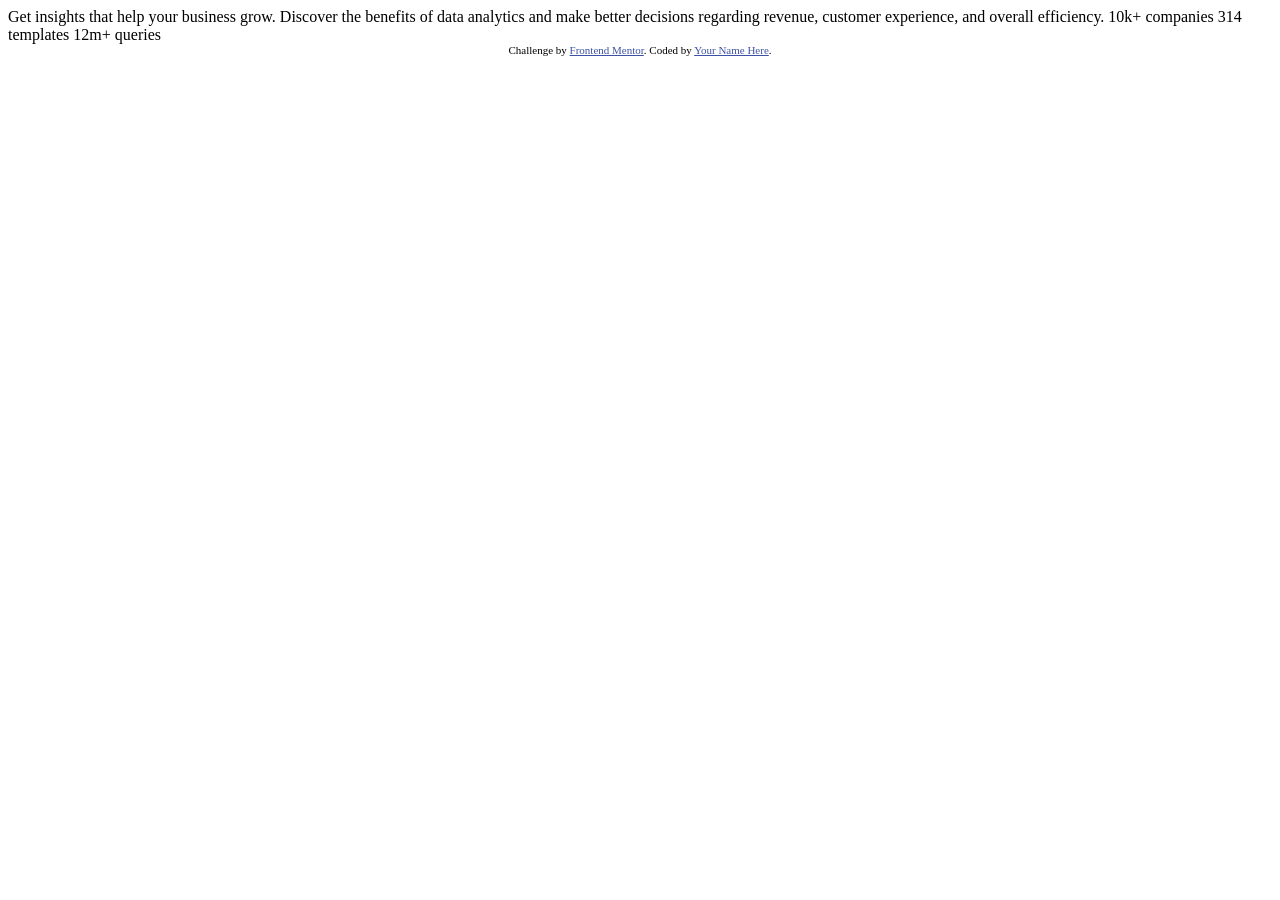
==== stats-preview-card-component-main/index.html @ bcad005c "Added two challenges I would like to try" ====
<!DOCTYPE html>
<html lang="en">
<head>
  <meta charset="UTF-8">
  <meta name="viewport" content="width=device-width, initial-scale=1.0"> <!-- displays site properly based on user's device -->

  <link rel="icon" type="image/png" sizes="32x32" href="./images/favicon-32x32.png">
  
  <title>Frontend Mentor | Stats preview card component</title>

  <!-- Feel free to remove these styles or customise in your own stylesheet 👍 -->
  <style>
    .attribution { font-size: 11px; text-align: center; }
    .attribution a { color: hsl(228, 45%, 44%); }
  </style>
</head>
<body>

  Get insights that help your business grow.

  Discover the benefits of data analytics and make better decisions regarding revenue, customer 
  experience, and overall efficiency.

  10k+ companies
  314 templates
  12m+ queries

  <div class="attribution">
    Challenge by <a href="https://www.frontendmentor.io?ref=challenge" target="_blank">Frontend Mentor</a>. 
    Coded by <a href="#">Your Name Here</a>.
  </div>
</body>
</html>
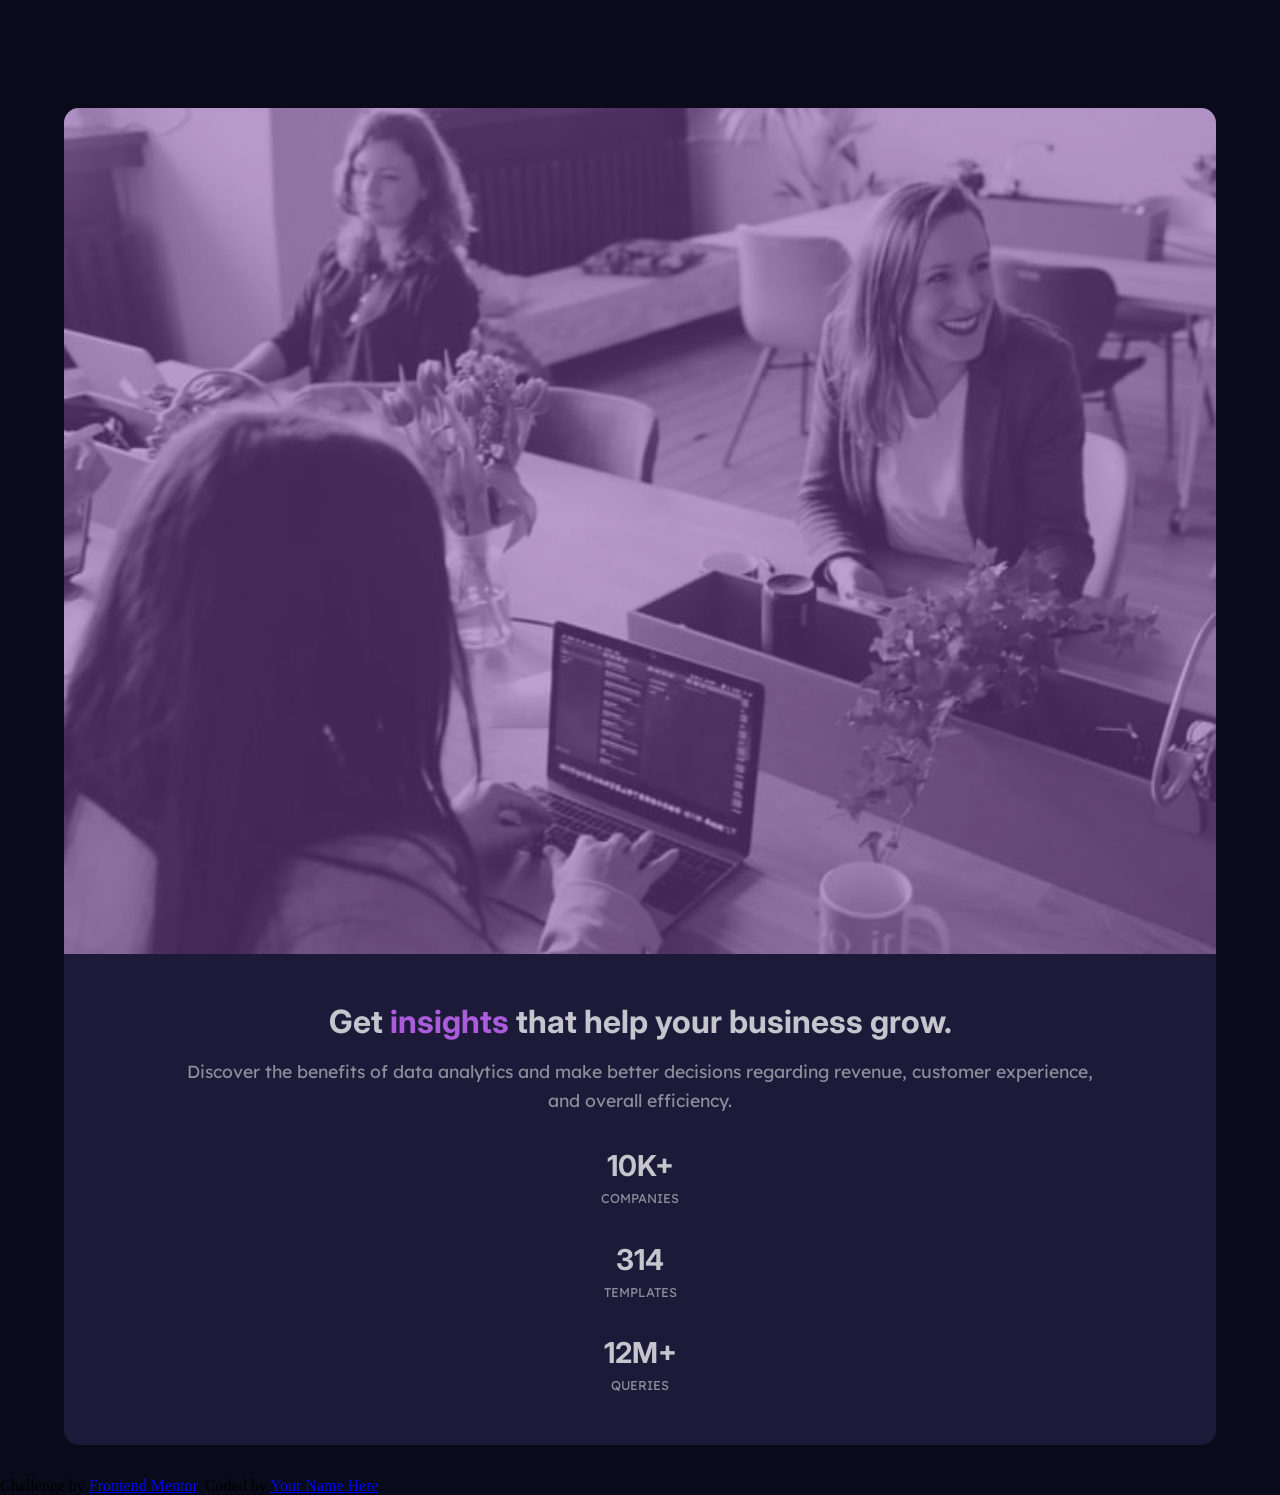
==== commit 1f39320c: "Added mobile layout for stats-preview-card-component-main" ====
--- a/stats-preview-card-component-main/index.html
+++ b/stats-preview-card-component-main/index.html
@@ -5,29 +5,47 @@
   <meta name="viewport" content="width=device-width, initial-scale=1.0"> <!-- displays site properly based on user's device -->
 
   <link rel="icon" type="image/png" sizes="32x32" href="./images/favicon-32x32.png">
-  
+  <link rel="stylesheet" href="styles.css">
   <title>Frontend Mentor | Stats preview card component</title>
 
-  <!-- Feel free to remove these styles or customise in your own stylesheet 👍 -->
-  <style>
-    .attribution { font-size: 11px; text-align: center; }
-    .attribution a { color: hsl(228, 45%, 44%); }
-  </style>
+  <link rel="preconnect" href="https://fonts.googleapis.com">
+  <link rel="preconnect" href="https://fonts.gstatic.com" crossorigin>
+  <link href="https://fonts.googleapis.com/css2?family=IBM+Plex+Sans:ital,wght@0,100..700;1,100..700&family=Inter:ital,opsz,wght@0,14..32,100..900;1,14..32,100..900&family=Josefin+Sans:ital,wght@0,100..700;1,100..700&display=swap" rel="stylesheet">
+
+  <link rel="preconnect" href="https://fonts.googleapis.com">
+  <link rel="preconnect" href="https://fonts.gstatic.com" crossorigin>
+  <link href="https://fonts.googleapis.com/css2?family=IBM+Plex+Sans:ital,wght@0,100..700;1,100..700&family=Inter:ital,opsz,wght@0,14..32,100..900;1,14..32,100..900&family=Josefin+Sans:ital,wght@0,100..700;1,100..700&family=Lexend+Deca:wght@100..900&display=swap" rel="stylesheet">
 </head>
+
 <body>
 
-  Get insights that help your business grow.
+  <div id="main-content">
 
-  Discover the benefits of data analytics and make better decisions regarding revenue, customer 
-  experience, and overall efficiency.
+    <div id="purple-overlay">
+      <div id="content-picture">
+      <picture>
+        <source media="(min-width:1440px)" srcset="./images/image-header-desktop.jpg">
+        <img src="./images/image-header-mobile.jpg" id="content-picture-mobile">
+      </picture>
+      </div>
+    </div>
 
-  10k+ companies
-  314 templates
-  12m+ queries
 
+    <div id="content-text">
+      <p class="text-header">Get <span style="color:hsl(277, 64%, 61%)">insights</span> that help your business grow.</p>
+
+      <p class="text-content">Discover the benefits of data analytics and make better decisions regarding revenue, customer experience, and overall efficiency.</p>
+
+      <h6 class="text-header">10K+</h6><h6 class="text-content">companies</h6>
+      <h6 class="text-header">314</h6><h6 class="text-content">templates</h6>
+      <h6 class="text-header">12M+</h6><h6 class="text-content">queries</h6>
+    </div>
+
+  </div>
+  
   <div class="attribution">
     Challenge by <a href="https://www.frontendmentor.io?ref=challenge" target="_blank">Frontend Mentor</a>. 
     Coded by <a href="#">Your Name Here</a>.
-  </div>
+  </div>  
 </body>
 </html>
--- a/stats-preview-card-component-main/styles.css
+++ b/stats-preview-card-component-main/styles.css
@@ -0,0 +1,86 @@
+* {
+    margin: 0;
+    padding: 0;
+    box-sizing: border-box;
+}
+
+body 
+{
+    background-color: hsl(233, 47%, 7%);
+}
+
+#main-content {
+
+    margin-top: 12vh;
+    margin-left: 5vw;
+    margin-right: 5vw;
+    margin-bottom: 0;
+    padding-bottom: 2rem;
+
+}
+
+#content-text {
+    color: hsla(0, 0%, 100%, 0.75);
+    background-color: hsl(244, 37%, 16%);
+
+    padding-top: 3rem;
+    padding-left: 10%;
+    padding-right: 10%;
+    padding-bottom: 3rem;
+
+    border-bottom-left-radius: 15px;
+    border-bottom-right-radius: 15px;
+}
+
+#content-picture {
+    line-height: 0;
+}
+
+#purple-overlay {
+    border-top-right-radius: 15px;
+    border-top-left-radius: 15px;
+    background-color: hsl(277, 64%, 61%);
+}
+
+#content-picture-mobile {
+    border-top-right-radius: 15px;
+    border-top-left-radius: 15px;
+    width: 100%;
+    filter: brightness(0.8);
+    opacity: 0.6;
+
+}
+
+
+.text-header {
+    font-family: "Inter", sans-serif;
+    font-optical-sizing: auto;
+    font-weight: 700;
+    font-style: normal;
+    font-size: 2rem;
+    text-align: center;
+}
+
+h6.text-header {
+    margin-top: 2rem;
+    font-size:  1.8rem;
+}
+
+.text-content {
+    margin-top: 1rem;
+    font-family: "Lexend Deca", sans-serif;
+    font-optical-sizing: auto;
+    font-weight: 400;
+    font-style: normal;
+    color: hsla(0, 0%, 100%, 0.5);
+    font-size: 1.1rem;
+    text-align: center;
+    line-height: 1.7;
+}
+
+h6.text-content {
+    margin-top: 0.3rem;
+    font-size: 0.8rem;
+    text-transform: uppercase;
+    /* font-weight: 300; */
+}
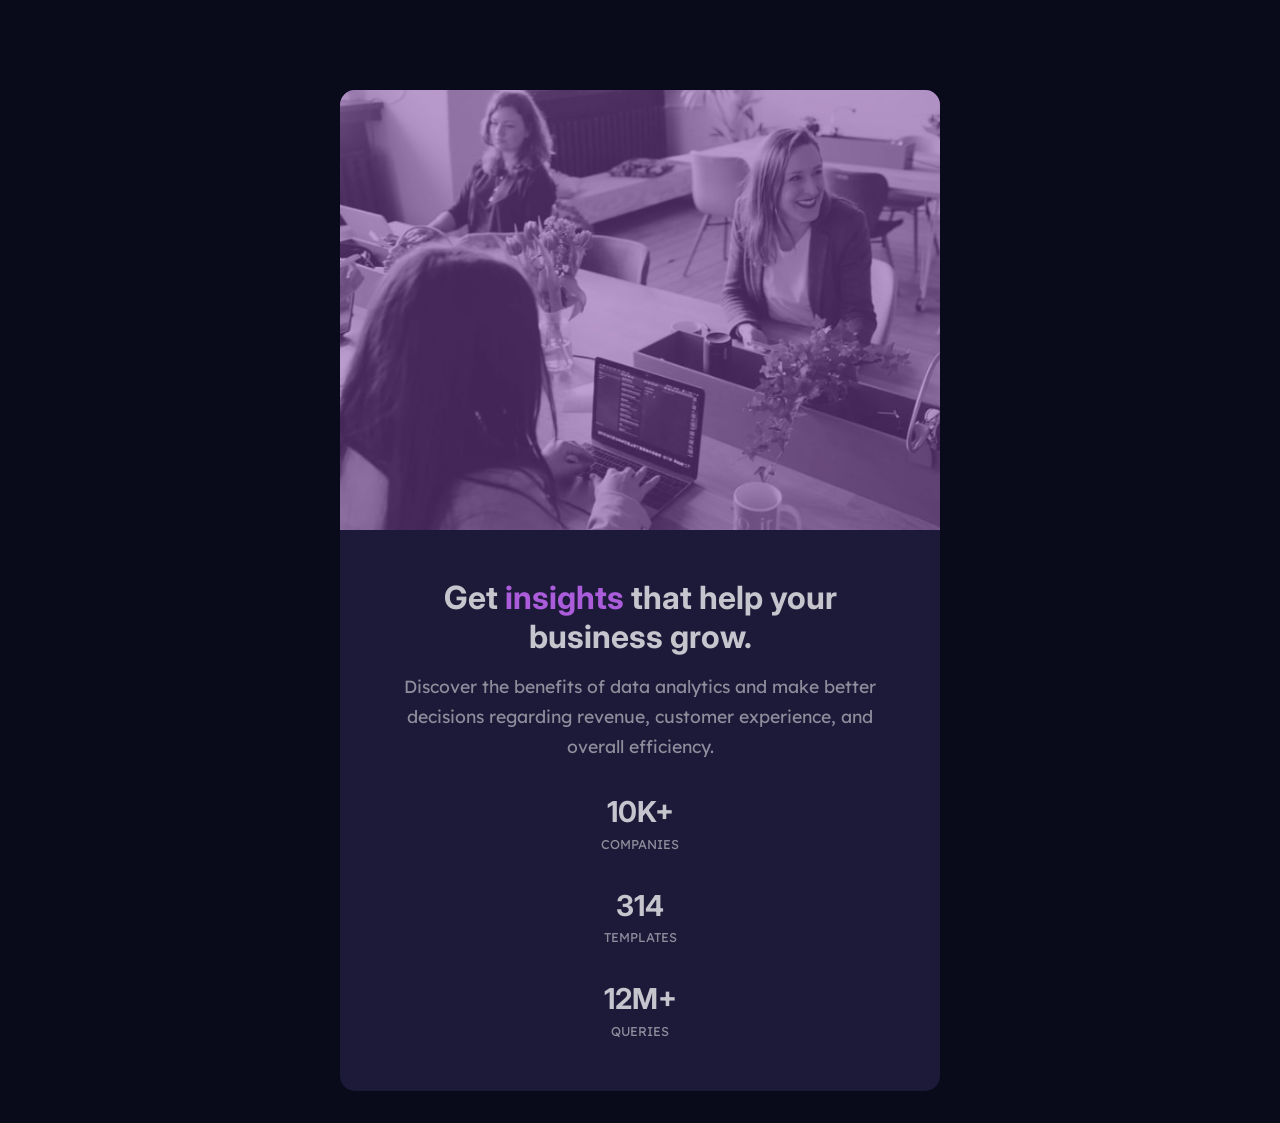
==== commit c05e521f: "Finished stats-preview-card-component-main" ====
--- a/stats-preview-card-component-main/index.html
+++ b/stats-preview-card-component-main/index.html
@@ -23,10 +23,10 @@
 
     <div id="purple-overlay">
       <div id="content-picture">
-      <picture>
-        <source media="(min-width:1440px)" srcset="./images/image-header-desktop.jpg">
-        <img src="./images/image-header-mobile.jpg" id="content-picture-mobile">
-      </picture>
+        <picture>
+          <!-- <source media="(min-width:1280px)" srcset="./images/image-header-desktop.jpg" id="content-picture-desktop"> -->
+          <img src="./images/image-header-mobile.jpg" id="content-picture-mobile">
+        </picture>
       </div>
     </div>
 
@@ -36,16 +36,19 @@
 
       <p class="text-content">Discover the benefits of data analytics and make better decisions regarding revenue, customer experience, and overall efficiency.</p>
 
-      <h6 class="text-header">10K+</h6><h6 class="text-content">companies</h6>
-      <h6 class="text-header">314</h6><h6 class="text-content">templates</h6>
-      <h6 class="text-header">12M+</h6><h6 class="text-content">queries</h6>
+      <div id="bottom">
+        <div><h6 class="text-header">10K+</h6><h6 class="text-content">companies</h6></div>
+        <div><h6 class="text-header">314</h6><h6 class="text-content">templates</h6></div>
+        <div><h6 class="text-header">12M+</h6><h6 class="text-content">queries</h6></div>
+      </div>
+
     </div>
 
   </div>
   
-  <div class="attribution">
+  <!-- <div class="attribution">
     Challenge by <a href="https://www.frontendmentor.io?ref=challenge" target="_blank">Frontend Mentor</a>. 
     Coded by <a href="#">Your Name Here</a>.
-  </div>  
+  </div>   -->
 </body>
 </html>
--- a/stats-preview-card-component-main/styles.css
+++ b/stats-preview-card-component-main/styles.css
@@ -1,86 +1,213 @@
-* {
-    margin: 0;
-    padding: 0;
-    box-sizing: border-box;
+@media (max-height: 1280px)
+{
+    * {
+        margin: 0;
+        padding: 0;
+        box-sizing: border-box;
+    }
+
+    body 
+    {
+        background-color: hsl(233, 47%, 7%);
+    }
+
+    #main-content {
+
+        margin-top: 10vh;
+        margin-left: auto;
+        margin-right: auto;
+        margin-bottom: 0;
+        padding-bottom: 2rem;
+
+        width: 80%;
+        max-width: 600px;
+    }
+
+    #content-text {
+        color: hsla(0, 0%, 100%, 0.75);
+        background-color: hsl(244, 37%, 16%);
+
+        padding-top: 3rem;
+        padding-left: 10%;
+        padding-right: 10%;
+        padding-bottom: 3rem;
+
+        border-bottom-left-radius: 15px;
+        border-bottom-right-radius: 15px;
+    }
+
+    #content-picture {
+        line-height: 0;
+    }
+
+    #purple-overlay {
+        border-top-right-radius: 15px;
+        border-top-left-radius: 15px;
+        background-color: hsl(277, 64%, 61%);
+    }
+
+    #content-picture-mobile {
+        border-top-right-radius: 15px;
+        border-top-left-radius: 15px;
+        width: 100%;
+        max-width: 600px;
+        filter: brightness(0.8);
+        opacity: 0.6;
+
+    }
+
+
+    .text-header {
+        font-family: "Inter", sans-serif;
+        font-optical-sizing: auto;
+        font-weight: 700;
+        font-style: normal;
+        font-size: 2rem;
+        text-align: center;
+    }
+
+    h6.text-header {
+        margin-top: 2rem;
+        font-size:  1.8rem;
+    }
+
+    .text-content {
+        margin-top: 1rem;
+        font-family: "Lexend Deca", sans-serif;
+        font-optical-sizing: auto;
+        font-weight: 400;
+        font-style: normal;
+        color: hsla(0, 0%, 100%, 0.5);
+        font-size: 1.1rem;
+        text-align: center;
+        line-height: 1.7;
+    }
+
+    h6.text-content {
+        margin-top: 0.3rem;
+        font-size: 0.8rem;
+        text-transform: uppercase;
+        /* font-weight: 300; */
+    }
 }
 
-body 
+
+
+@media (min-height: 1280px)
 {
-    background-color: hsl(233, 47%, 7%);
-}
-
-#main-content {
-
-    margin-top: 12vh;
-    margin-left: 5vw;
-    margin-right: 5vw;
-    margin-bottom: 0;
-    padding-bottom: 2rem;
-
-}
-
-#content-text {
-    color: hsla(0, 0%, 100%, 0.75);
-    background-color: hsl(244, 37%, 16%);
-
-    padding-top: 3rem;
-    padding-left: 10%;
-    padding-right: 10%;
-    padding-bottom: 3rem;
-
-    border-bottom-left-radius: 15px;
-    border-bottom-right-radius: 15px;
-}
-
-#content-picture {
-    line-height: 0;
-}
-
-#purple-overlay {
-    border-top-right-radius: 15px;
-    border-top-left-radius: 15px;
-    background-color: hsl(277, 64%, 61%);
-}
-
-#content-picture-mobile {
-    border-top-right-radius: 15px;
-    border-top-left-radius: 15px;
-    width: 100%;
-    filter: brightness(0.8);
-    opacity: 0.6;
-
-}
-
-
-.text-header {
-    font-family: "Inter", sans-serif;
-    font-optical-sizing: auto;
-    font-weight: 700;
-    font-style: normal;
-    font-size: 2rem;
-    text-align: center;
-}
-
-h6.text-header {
-    margin-top: 2rem;
-    font-size:  1.8rem;
-}
-
-.text-content {
-    margin-top: 1rem;
-    font-family: "Lexend Deca", sans-serif;
-    font-optical-sizing: auto;
-    font-weight: 400;
-    font-style: normal;
-    color: hsla(0, 0%, 100%, 0.5);
-    font-size: 1.1rem;
-    text-align: center;
-    line-height: 1.7;
-}
-
-h6.text-content {
-    margin-top: 0.3rem;
-    font-size: 0.8rem;
-    text-transform: uppercase;
-    /* font-weight: 300; */
+    * {
+        margin: 0;
+        padding: 0;
+        box-sizing: border-box;
+    }
+
+    body 
+    {
+        background-color: hsl(233, 47%, 7%);
+    }
+
+    #main-content {
+
+        margin-top: 10vh;
+        margin-left: auto;
+        margin-right: auto;
+        margin-bottom: 0;
+        /* padding-bottom: 2rem; */
+
+        width: 80%;
+
+        display: flex;
+        flex-direction: row-reverse;
+        /* align-items: center; */
+        justify-content: center;
+    }
+
+    #content-text {
+        color: hsla(0, 0%, 100%, 0.75);
+        background-color: hsl(244, 37%, 16%);
+
+        padding-top: 6rem;
+        padding-left: 10%;
+        padding-right: 10%;
+        padding-bottom: 3rem;
+
+        border-bottom-left-radius: 15px;
+        border-top-left-radius: 15px;
+
+        width: 50%;
+        
+    }
+
+    #purple-overlay {
+        border-bottom-right-radius: 15px;
+        border-top-right-radius: 15px;
+        background-color: hsl(277, 64%, 61%);
+        width: 50%;
+
+        line-height: 0;
+    }
+
+    #content-picture-mobile {
+        border-bottom-right-radius: 15px;
+        border-top-right-radius: 15px;
+        width: 100%;
+        /* height: 100%; */
+        filter: brightness(0.8);
+        opacity: 0.6;
+
+        display: inline;
+
+
+    }
+
+
+    .text-header {
+        font-family: "Inter", sans-serif;
+        font-optical-sizing: auto;
+        font-weight: 700;
+        font-style: normal;
+        font-size: 3rem;
+        /* text-align: center; */
+    }
+
+    p.text-header {
+        margin-bottom: 2rem;
+    }
+
+    h6.text-header {
+        margin-top: 2rem;
+        font-size:  1.8rem;
+    }
+
+    .text-content {
+        margin-top: 1rem;
+        font-family: "Lexend Deca", sans-serif;
+        font-optical-sizing: auto;
+        font-weight: 400;
+        font-style: normal;
+        color: hsla(0, 0%, 100%, 0.5);
+        font-size: 1.2rem;
+        /* text-align: center; */
+        line-height: 1.7;
+    }
+
+    p.text-content {
+        margin-bottom: 6rem;
+    }
+
+    h6.text-content {
+        margin-top: 0.3rem;
+        font-size: 0.8rem;
+        text-transform: uppercase;
+        /* font-weight: 300; */
+    }
+
+    #bottom {
+        display: flex;
+        flex-direction: row;
+        justify-content: space-between;
+        /* margin-left: 1rem; */
+        margin-right: 2rem;
+        /* background-color: red; */
+    }
 }
